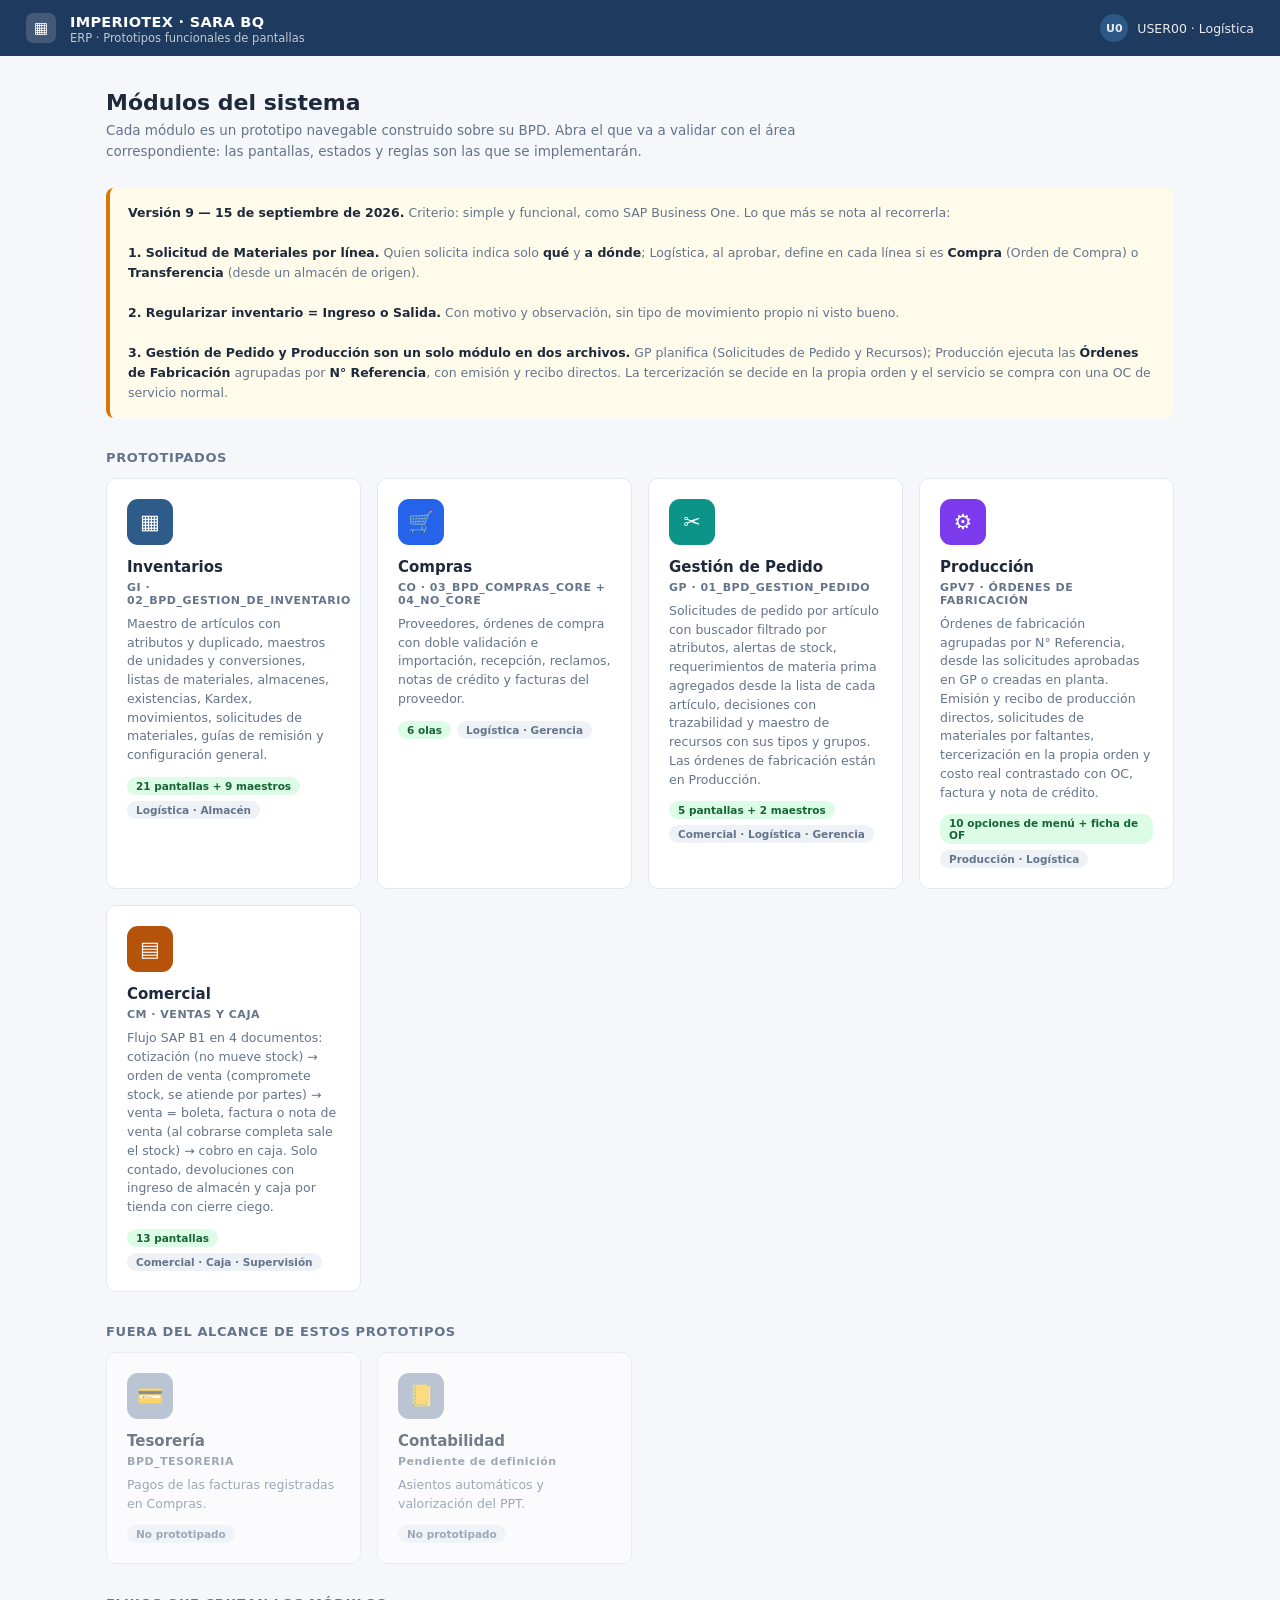
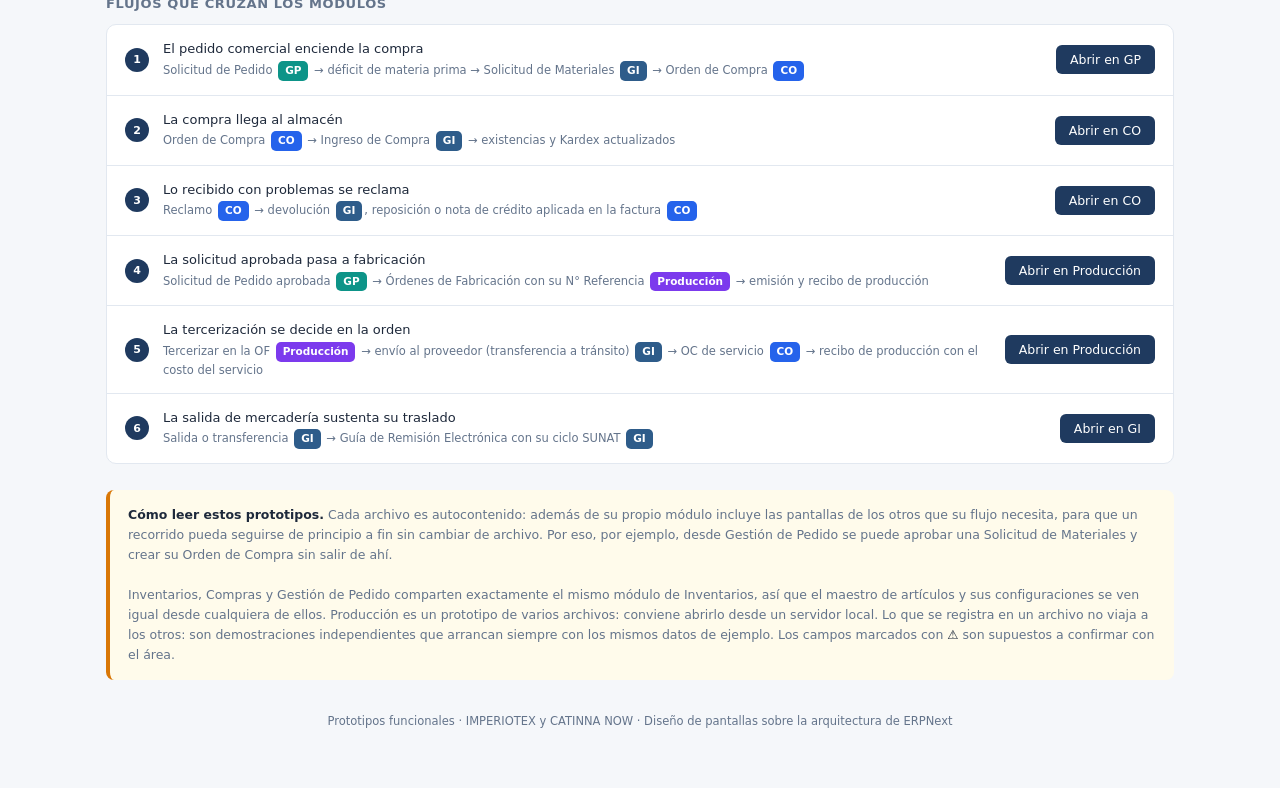
==== index.html @ 21a473ef "first commit Carpeta Raiz" ====
<!DOCTYPE html>
<html lang="es">
<head>
<meta charset="utf-8">
<meta name="viewport" content="width=device-width, initial-scale=1">
<title>IMPERIOTEX · SARA BQ — ERP (Prototipos)</title>
<style>
:root{
  --primario:#1F3A5F; --primario-claro:#2E5C8A; --fondo:#F5F7FA; --borde:#E2E8F0;
  --texto:#1E293B; --texto-sec:#64748B; --card:#FFFFFF;
  --gi:#2E5C8A; --co:#2563EB; --gp:#0D9488; --off:#94A3B8;
}
*{box-sizing:border-box;margin:0;padding:0}
body{font-family:"Segoe UI",system-ui,-apple-system,sans-serif;background:var(--fondo);color:var(--texto)}
.top{background:var(--primario);color:#fff;padding:0 26px;height:56px;display:flex;align-items:center;gap:14px}
.top .logo{width:30px;height:30px;border-radius:7px;background:rgba(255,255,255,.16);display:flex;align-items:center;justify-content:center;font-size:15px}
.top b{font-size:14.5px;letter-spacing:.3px}
.top .sub{font-size:11.5px;opacity:.72}
.top .spacer{flex:1}
.userchip{display:flex;align-items:center;gap:9px;font-size:12.5px;opacity:.9}
.avatar{width:28px;height:28px;border-radius:50%;background:var(--primario-claro);display:flex;align-items:center;justify-content:center;font-size:11px;font-weight:600}
.wrap{max-width:1120px;margin:0 auto;padding:34px 26px 60px}
h1{font-size:22px;font-weight:600;margin-bottom:5px}
.lead{font-size:13.5px;color:var(--texto-sec);margin-bottom:26px;max-width:760px;line-height:1.55}
h2{font-size:13px;font-weight:600;color:var(--texto-sec);text-transform:uppercase;letter-spacing:.6px;margin:32px 0 13px}
.grid{display:grid;grid-template-columns:repeat(auto-fill,minmax(250px,1fr));gap:16px}
.tile{background:var(--card);border:1px solid var(--borde);border-radius:10px;padding:20px;text-decoration:none;color:inherit;display:block;transition:.15s}
.tile:hover{border-color:var(--primario-claro);box-shadow:0 4px 14px rgba(31,58,95,.10);transform:translateY(-2px)}
.ic{width:46px;height:46px;border-radius:11px;display:flex;align-items:center;justify-content:center;font-size:21px;color:#fff;margin-bottom:13px}
.tile h3{font-size:15px;font-weight:600;margin-bottom:5px}
.tile .code{font-size:11px;color:var(--texto-sec);font-weight:600;letter-spacing:.5px}
.tile p{font-size:12.5px;color:var(--texto-sec);line-height:1.5;margin:8px 0 12px}
.meta{display:flex;flex-wrap:wrap;gap:6px}
.pill{font-size:10.5px;background:#EEF2F7;color:var(--texto-sec);border-radius:11px;padding:3px 9px;font-weight:600}
.pill.ok{background:#DCFCE7;color:#166534}
.tile.off{opacity:.6;cursor:default;pointer-events:none}
.tile.off .ic{background:var(--off)}
.flow{background:var(--card);border:1px solid var(--borde);border-radius:10px;overflow:hidden}
.frow{display:flex;align-items:center;gap:14px;padding:14px 18px;border-bottom:1px solid var(--borde);font-size:13px}
.frow:last-child{border-bottom:none}
.frow .n{width:24px;height:24px;border-radius:50%;background:var(--primario);color:#fff;display:flex;align-items:center;justify-content:center;font-size:11px;font-weight:700;flex:0 0 auto}
.frow .t{flex:1;line-height:1.5}
.frow .t small{display:block;color:var(--texto-sec);font-size:11.5px;margin-top:2px}
.chip{display:inline-block;font-size:10.5px;font-weight:700;border-radius:5px;padding:2px 7px;color:#fff;margin:0 2px}
.c-gi{background:var(--gi)} .c-co{background:var(--co)} .c-gp{background:var(--gp)} .c-pr{background:#7C3AED}
.btn{background:var(--primario);color:#fff;border:none;border-radius:6px;padding:7px 14px;font-size:12.5px;font-family:inherit;cursor:pointer;text-decoration:none;display:inline-block;flex:0 0 auto}
.btn:hover{background:var(--primario-claro)}
.nota{margin-top:26px;background:#FFFBEB;border-left:4px solid #D97706;border-radius:8px;padding:15px 18px;font-size:12.5px;color:var(--texto-sec);line-height:1.6}
.nota b{color:var(--texto)}
footer{margin-top:34px;font-size:11.5px;color:var(--texto-sec);text-align:center}
</style>
</head>
<body>

<div class="top">
  <div class="logo">▦</div>
  <div><b>IMPERIOTEX · SARA BQ</b><div class="sub">ERP · Prototipos funcionales de pantallas</div></div>
  <div class="spacer"></div>
  <div class="userchip"><div class="avatar">U0</div><span>USER00 · Logística</span></div>
</div>

<div class="wrap">
  <h1>Módulos del sistema</h1>
  <p class="lead">Cada módulo es un prototipo navegable construido sobre su BPD. Abra el que va a validar con el área correspondiente: las pantallas, estados y reglas son las que se implementarán.</p>
  <div class="nota" style="margin:0 0 26px">
    <b>Versión 9 — 15 de septiembre de 2026.</b> Criterio: simple y funcional, como SAP Business One. Lo que más se nota al recorrerla:
    <br><br>
    <b>1. Solicitud de Materiales por línea.</b> Quien solicita indica solo <b>qué</b> y <b>a dónde</b>; Logística, al aprobar, define en cada línea si es <b>Compra</b> (Orden de Compra) o <b>Transferencia</b> (desde un almacén de origen).
    <br><br>
    <b>2. Regularizar inventario = Ingreso o Salida.</b> Con motivo y observación, sin tipo de movimiento propio ni visto bueno.
    <br><br>
    <b>3. Gestión de Pedido y Producción son un solo módulo en dos archivos.</b> GP planifica (Solicitudes de Pedido y Recursos); Producción ejecuta las <b>Órdenes de Fabricación</b> agrupadas por <b>N° Referencia</b>, con emisión y recibo directos. La tercerización se decide en la propia orden y el servicio se compra con una OC de servicio normal.
  </div>

  <h2>Prototipados</h2>
  <div class="grid">
    <a class="tile" href="Prototipo_GI.html">
      <div class="ic" style="background:var(--gi)">▦</div>
      <h3>Inventarios</h3>
      <div class="code">GI · 02_BPD_GESTION_DE_INVENTARIO</div>
      <p>Maestro de artículos con atributos y duplicado, maestros de unidades y conversiones, listas de materiales, almacenes, existencias, Kardex, movimientos, solicitudes de materiales, guías de remisión y configuración general.</p>
      <div class="meta"><span class="pill ok">21 pantallas + 9 maestros</span><span class="pill">Logística · Almacén</span></div>
    </a>

    <a class="tile" href="Prototipo_CO.html">
      <div class="ic" style="background:var(--co)">🛒</div>
      <h3>Compras</h3>
      <div class="code">CO · 03_BPD_COMPRAS_CORE + 04_NO_CORE</div>
      <p>Proveedores, órdenes de compra con doble validación e importación, recepción, reclamos, notas de crédito y facturas del proveedor.</p>
      <div class="meta"><span class="pill ok">6 olas</span><span class="pill">Logística · Gerencia</span></div>
    </a>

    <a class="tile" href="Prototipo_GP.html">
      <div class="ic" style="background:var(--gp)">✂</div>
      <h3>Gestión de Pedido</h3>
      <div class="code">GP · 01_BPD_GESTION_PEDIDO</div>
      <p>Solicitudes de pedido por artículo con buscador filtrado por atributos, alertas de stock, requerimientos de materia prima agregados desde la lista de cada artículo, decisiones con trazabilidad y maestro de recursos con sus tipos y grupos. Las órdenes de fabricación están en Producción.</p>
      <div class="meta"><span class="pill ok">5 pantallas + 2 maestros</span><span class="pill">Comercial · Logística · Gerencia</span></div>
    </a>

    <a class="tile" href="GPV7/index.html">
      <div class="ic" style="background:#7C3AED">⚙</div>
      <h3>Producción</h3>
      <div class="code">GPV7 · ÓRDENES DE FABRICACIÓN</div>
      <p>Órdenes de fabricación agrupadas por N° Referencia, desde las solicitudes aprobadas en GP o creadas en planta. Emisión y recibo de producción directos, solicitudes de materiales por faltantes, tercerización en la propia orden y costo real contrastado con OC, factura y nota de crédito.</p>
      <div class="meta"><span class="pill ok">10 opciones de menú + ficha de OF</span><span class="pill">Producción · Logística</span></div>
    </a>

    <a class="tile" href="COMERCIAL/index.html">
      <div class="ic" style="background:#B45309">▤</div>
      <h3>Comercial</h3>
      <div class="code">CM · VENTAS Y CAJA</div>
      <p>Flujo SAP B1 en 4 documentos: cotización (no mueve stock) → orden de venta (compromete stock, se atiende por partes) → venta = boleta, factura o nota de venta (al cobrarse completa sale el stock) → cobro en caja. Solo contado, devoluciones con ingreso de almacén y caja por tienda con cierre ciego.</p>
      <div class="meta"><span class="pill ok">13 pantallas</span><span class="pill">Comercial · Caja · Supervisión</span></div>
    </a>
  </div>

  <h2>Fuera del alcance de estos prototipos</h2>
  <div class="grid">
    <div class="tile off"><div class="ic">💳</div><h3>Tesorería</h3><div class="code">BPD_TESORERIA</div><p>Pagos de las facturas registradas en Compras.</p><div class="meta"><span class="pill">No prototipado</span></div></div>
    <div class="tile off"><div class="ic">📒</div><h3>Contabilidad</h3><div class="code">Pendiente de definición</div><p>Asientos automáticos y valorización del PPT.</p><div class="meta"><span class="pill">No prototipado</span></div></div>
  </div>

  <h2>Flujos que cruzan los módulos</h2>
  <div class="flow">
    <div class="frow"><div class="n">1</div>
      <div class="t">El pedido comercial enciende la compra
        <small>Solicitud de Pedido <span class="chip c-gp">GP</span> → déficit de materia prima → Solicitud de Materiales <span class="chip c-gi">GI</span> → Orden de Compra <span class="chip c-co">CO</span></small></div>
      <a class="btn" href="Prototipo_GP.html#gp01">Abrir en GP</a></div>

    <div class="frow"><div class="n">2</div>
      <div class="t">La compra llega al almacén
        <small>Orden de Compra <span class="chip c-co">CO</span> → Ingreso de Compra <span class="chip c-gi">GI</span> → existencias y Kardex actualizados</small></div>
      <a class="btn" href="Prototipo_CO.html#co06">Abrir en CO</a></div>

    <div class="frow"><div class="n">3</div>
      <div class="t">Lo recibido con problemas se reclama
        <small>Reclamo <span class="chip c-co">CO</span> → devolución <span class="chip c-gi">GI</span>, reposición o nota de crédito aplicada en la factura <span class="chip c-co">CO</span></small></div>
      <a class="btn" href="Prototipo_CO.html#co11">Abrir en CO</a></div>

    <div class="frow"><div class="n">4</div>
      <div class="t">La solicitud aprobada pasa a fabricación
        <small>Solicitud de Pedido aprobada <span class="chip c-gp">GP</span> → Órdenes de Fabricación con su N° Referencia <span class="chip c-pr">Producción</span> → emisión y recibo de producción</small></div>
      <a class="btn" href="GPV7/index.html#pr03">Abrir en Producción</a></div>

    <div class="frow"><div class="n">5</div>
      <div class="t">La tercerización se decide en la orden
        <small>Tercerizar en la OF <span class="chip c-pr">Producción</span> → envío al proveedor (transferencia a tránsito) <span class="chip c-gi">GI</span> → OC de servicio <span class="chip c-co">CO</span> → recibo de producción con el costo del servicio</small></div>
      <a class="btn" href="GPV7/index.html#pr01">Abrir en Producción</a></div>

    <div class="frow"><div class="n">6</div>
      <div class="t">La salida de mercadería sustenta su traslado
        <small>Salida o transferencia <span class="chip c-gi">GI</span> → Guía de Remisión Electrónica con su ciclo SUNAT <span class="chip c-gi">GI</span></small></div>
      <a class="btn" href="Prototipo_GI.html#gi14">Abrir en GI</a></div>
  </div>

  <div class="nota">
    <b>Cómo leer estos prototipos.</b> Cada archivo es autocontenido: además de su propio módulo incluye las pantallas de los otros que su flujo necesita, para que un recorrido pueda seguirse de principio a fin sin cambiar de archivo. Por eso, por ejemplo, desde Gestión de Pedido se puede aprobar una Solicitud de Materiales y crear su Orden de Compra sin salir de ahí.
    <br><br>Inventarios, Compras y Gestión de Pedido comparten exactamente el mismo módulo de Inventarios, así que el maestro de artículos y sus configuraciones se ven igual desde cualquiera de ellos. Producción es un prototipo de varios archivos: conviene abrirlo desde un servidor local. Lo que se registra en un archivo no viaja a los otros: son demostraciones independientes que arrancan siempre con los mismos datos de ejemplo. Los campos marcados con <b>⚠</b> son supuestos a confirmar con el área.
  </div>

  <footer>Prototipos funcionales · IMPERIOTEX y CATINNA NOW · Diseño de pantallas sobre la arquitectura de ERPNext</footer>
</div>

</body>
</html>
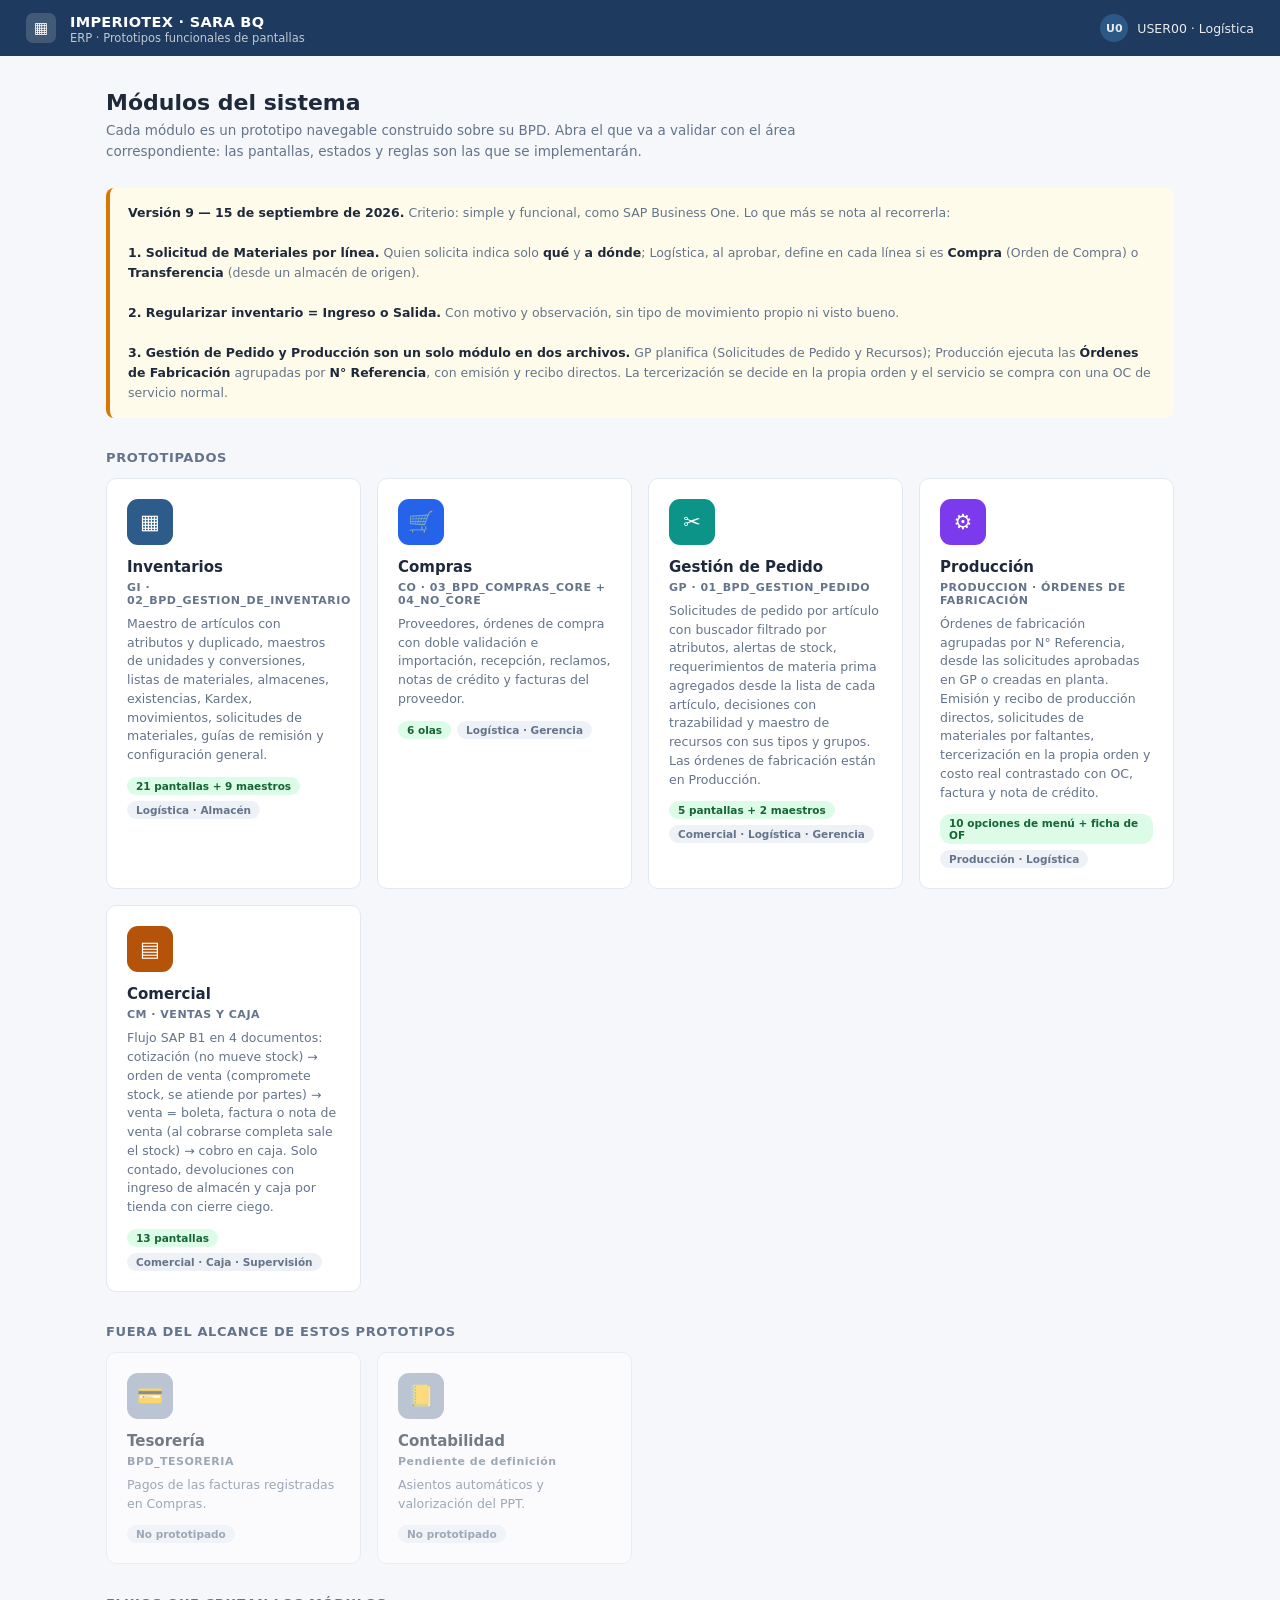
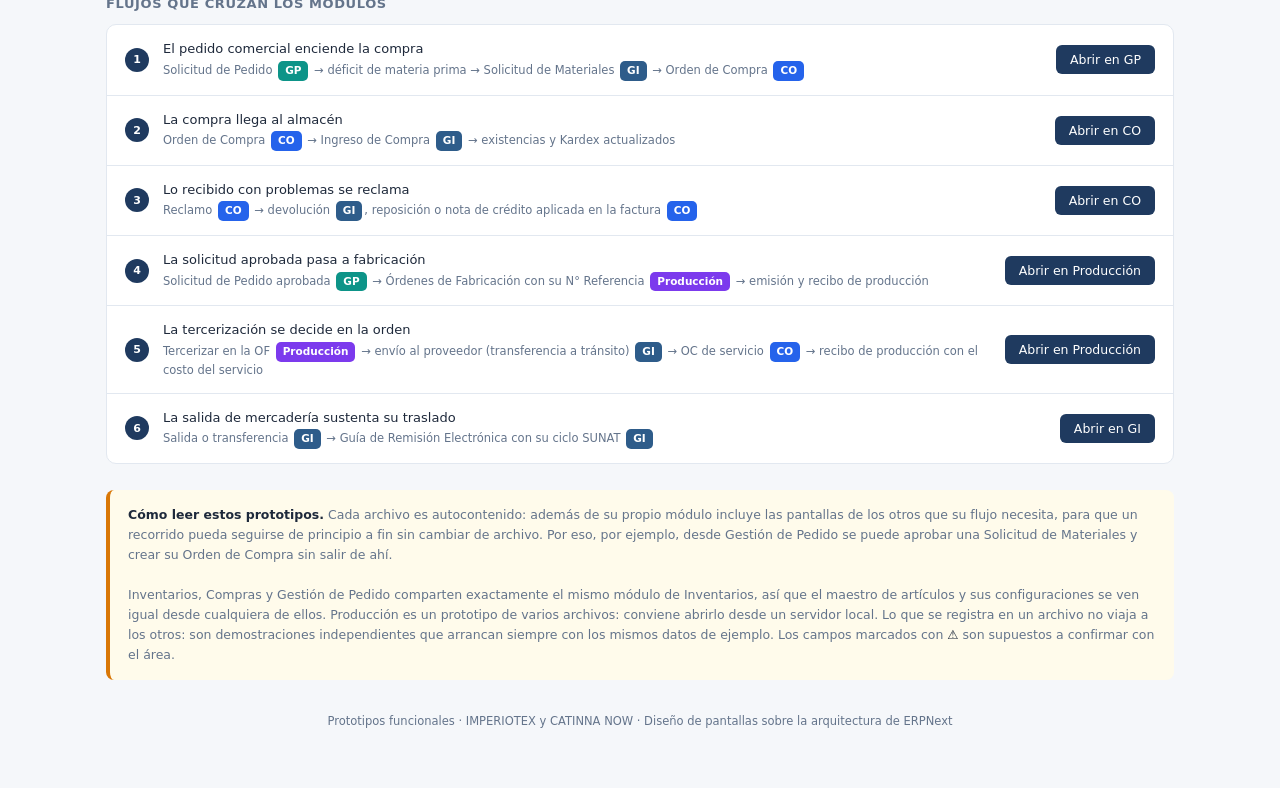
==== commit 80e83d7e: "feat: Documentacion y Prototipos" ====
--- a/index.html
+++ b/index.html
@@ -98,10 +98,10 @@
       <div class="meta"><span class="pill ok">5 pantallas + 2 maestros</span><span class="pill">Comercial · Logística · Gerencia</span></div>
     </a>
 
-    <a class="tile" href="GPV7/index.html">
+    <a class="tile" href="PRODUCCION/index.html">
       <div class="ic" style="background:#7C3AED">⚙</div>
       <h3>Producción</h3>
-      <div class="code">GPV7 · ÓRDENES DE FABRICACIÓN</div>
+      <div class="code">PRODUCCION · ÓRDENES DE FABRICACIÓN</div>
       <p>Órdenes de fabricación agrupadas por N° Referencia, desde las solicitudes aprobadas en GP o creadas en planta. Emisión y recibo de producción directos, solicitudes de materiales por faltantes, tercerización en la propia orden y costo real contrastado con OC, factura y nota de crédito.</p>
       <div class="meta"><span class="pill ok">10 opciones de menú + ficha de OF</span><span class="pill">Producción · Logística</span></div>
     </a>
@@ -141,12 +141,12 @@
     <div class="frow"><div class="n">4</div>
       <div class="t">La solicitud aprobada pasa a fabricación
         <small>Solicitud de Pedido aprobada <span class="chip c-gp">GP</span> → Órdenes de Fabricación con su N° Referencia <span class="chip c-pr">Producción</span> → emisión y recibo de producción</small></div>
-      <a class="btn" href="GPV7/index.html#pr03">Abrir en Producción</a></div>
+      <a class="btn" href="PRODUCCION/index.html#pr03">Abrir en Producción</a></div>
 
     <div class="frow"><div class="n">5</div>
       <div class="t">La tercerización se decide en la orden
         <small>Tercerizar en la OF <span class="chip c-pr">Producción</span> → envío al proveedor (transferencia a tránsito) <span class="chip c-gi">GI</span> → OC de servicio <span class="chip c-co">CO</span> → recibo de producción con el costo del servicio</small></div>
-      <a class="btn" href="GPV7/index.html#pr01">Abrir en Producción</a></div>
+      <a class="btn" href="PRODUCCION/index.html#pr01">Abrir en Producción</a></div>
 
     <div class="frow"><div class="n">6</div>
       <div class="t">La salida de mercadería sustenta su traslado
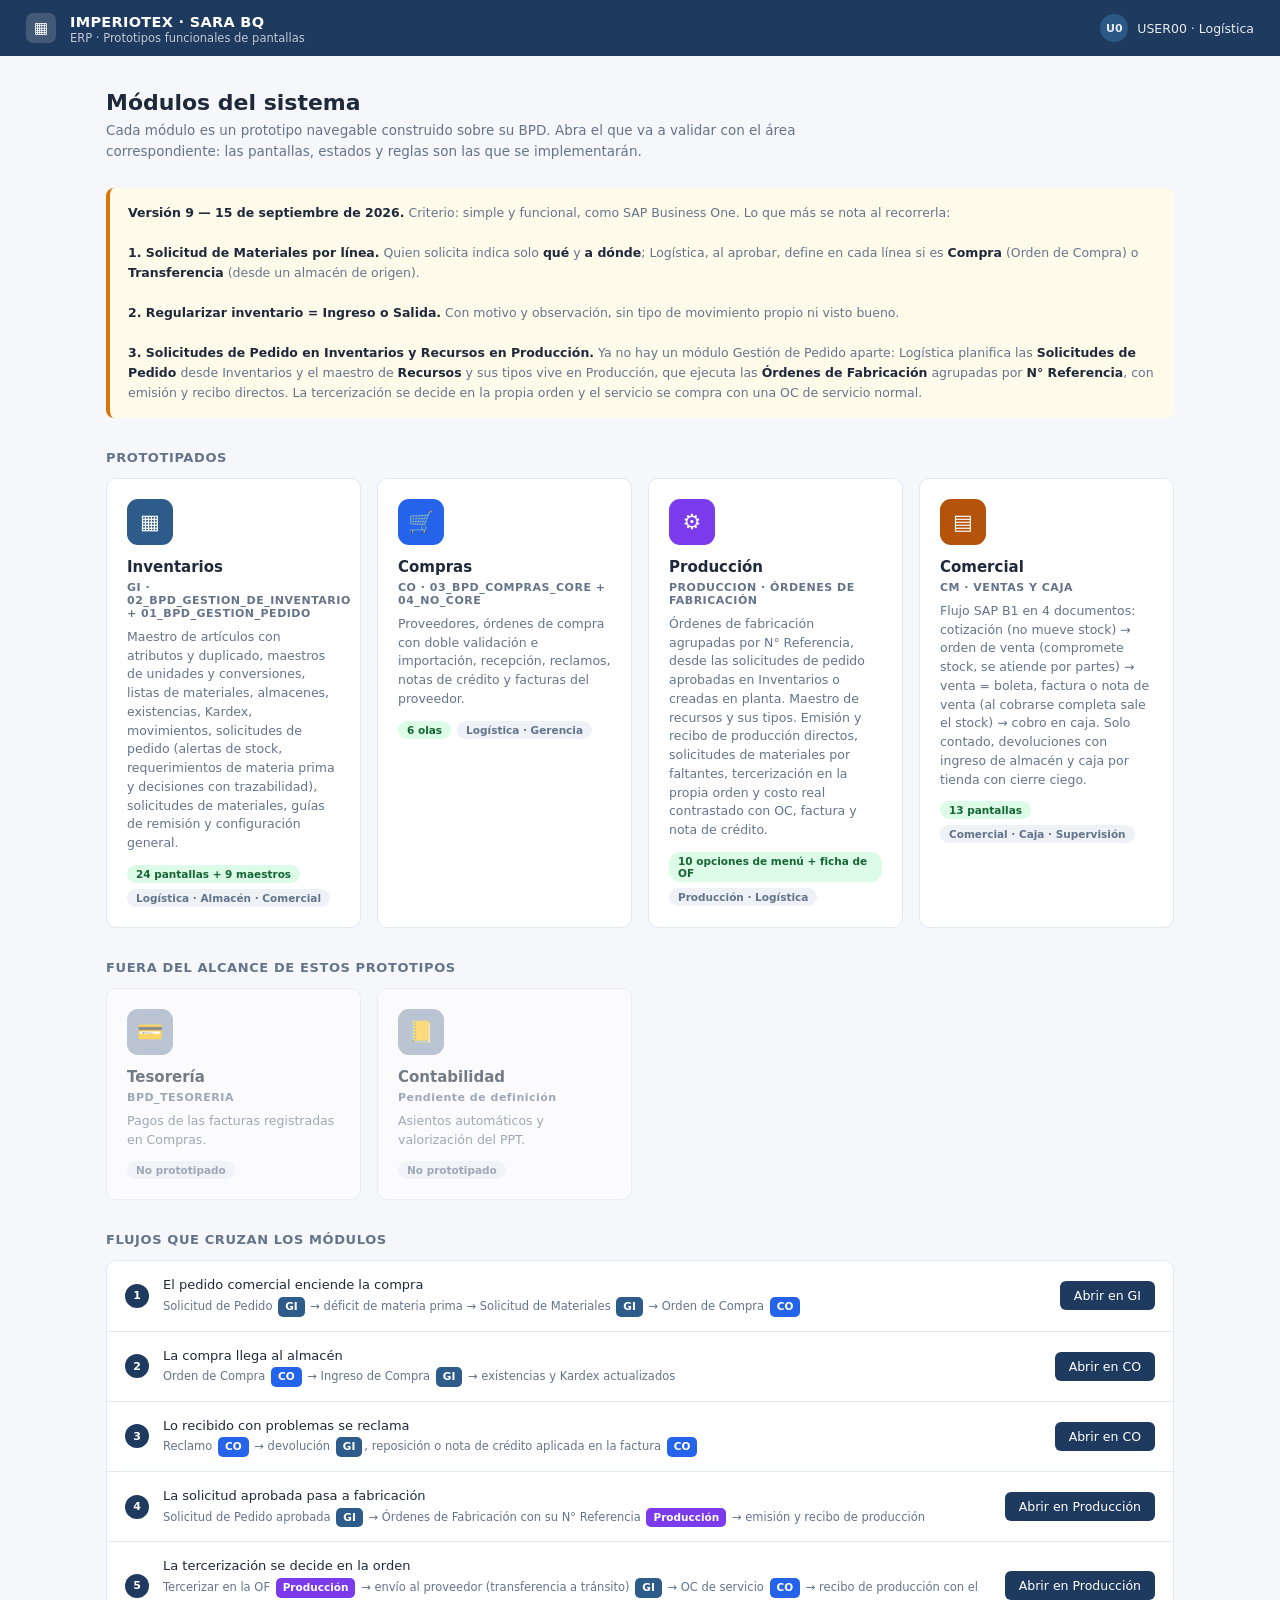
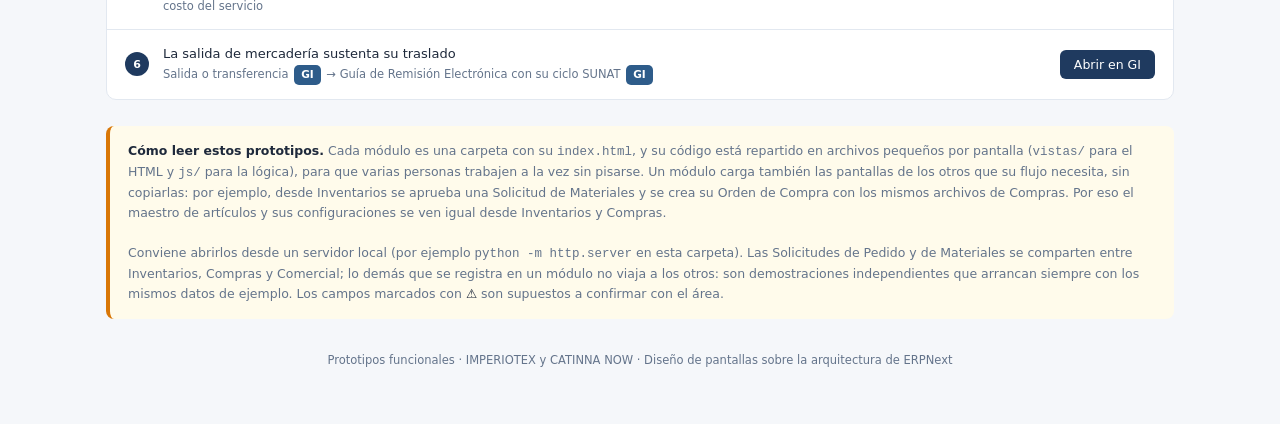
==== commit a293f924: "refactor: módulos en carpetas; GP se integra a Inventarios y Recursos a Producción - Inventarios y C" ====
--- a/index.html
+++ b/index.html
@@ -69,20 +69,20 @@
     <br><br>
     <b>2. Regularizar inventario = Ingreso o Salida.</b> Con motivo y observación, sin tipo de movimiento propio ni visto bueno.
     <br><br>
-    <b>3. Gestión de Pedido y Producción son un solo módulo en dos archivos.</b> GP planifica (Solicitudes de Pedido y Recursos); Producción ejecuta las <b>Órdenes de Fabricación</b> agrupadas por <b>N° Referencia</b>, con emisión y recibo directos. La tercerización se decide en la propia orden y el servicio se compra con una OC de servicio normal.
+    <b>3. Solicitudes de Pedido en Inventarios y Recursos en Producción.</b> Ya no hay un módulo Gestión de Pedido aparte: Logística planifica las <b>Solicitudes de Pedido</b> desde Inventarios y el maestro de <b>Recursos</b> y sus tipos vive en Producción, que ejecuta las <b>Órdenes de Fabricación</b> agrupadas por <b>N° Referencia</b>, con emisión y recibo directos. La tercerización se decide en la propia orden y el servicio se compra con una OC de servicio normal.
   </div>
 
   <h2>Prototipados</h2>
   <div class="grid">
-    <a class="tile" href="Prototipo_GI.html">
+    <a class="tile" href="INVENTARIOS/index.html">
       <div class="ic" style="background:var(--gi)">▦</div>
       <h3>Inventarios</h3>
-      <div class="code">GI · 02_BPD_GESTION_DE_INVENTARIO</div>
-      <p>Maestro de artículos con atributos y duplicado, maestros de unidades y conversiones, listas de materiales, almacenes, existencias, Kardex, movimientos, solicitudes de materiales, guías de remisión y configuración general.</p>
-      <div class="meta"><span class="pill ok">21 pantallas + 9 maestros</span><span class="pill">Logística · Almacén</span></div>
+      <div class="code">GI · 02_BPD_GESTION_DE_INVENTARIO + 01_BPD_GESTION_PEDIDO</div>
+      <p>Maestro de artículos con atributos y duplicado, maestros de unidades y conversiones, listas de materiales, almacenes, existencias, Kardex, movimientos, solicitudes de pedido (alertas de stock, requerimientos de materia prima y decisiones con trazabilidad), solicitudes de materiales, guías de remisión y configuración general.</p>
+      <div class="meta"><span class="pill ok">24 pantallas + 9 maestros</span><span class="pill">Logística · Almacén · Comercial</span></div>
     </a>
 
-    <a class="tile" href="Prototipo_CO.html">
+    <a class="tile" href="COMPRAS/index.html">
       <div class="ic" style="background:var(--co)">🛒</div>
       <h3>Compras</h3>
       <div class="code">CO · 03_BPD_COMPRAS_CORE + 04_NO_CORE</div>
@@ -90,19 +90,11 @@
       <div class="meta"><span class="pill ok">6 olas</span><span class="pill">Logística · Gerencia</span></div>
     </a>
 
-    <a class="tile" href="Prototipo_GP.html">
-      <div class="ic" style="background:var(--gp)">✂</div>
-      <h3>Gestión de Pedido</h3>
-      <div class="code">GP · 01_BPD_GESTION_PEDIDO</div>
-      <p>Solicitudes de pedido por artículo con buscador filtrado por atributos, alertas de stock, requerimientos de materia prima agregados desde la lista de cada artículo, decisiones con trazabilidad y maestro de recursos con sus tipos y grupos. Las órdenes de fabricación están en Producción.</p>
-      <div class="meta"><span class="pill ok">5 pantallas + 2 maestros</span><span class="pill">Comercial · Logística · Gerencia</span></div>
-    </a>
-
     <a class="tile" href="PRODUCCION/index.html">
       <div class="ic" style="background:#7C3AED">⚙</div>
       <h3>Producción</h3>
       <div class="code">PRODUCCION · ÓRDENES DE FABRICACIÓN</div>
-      <p>Órdenes de fabricación agrupadas por N° Referencia, desde las solicitudes aprobadas en GP o creadas en planta. Emisión y recibo de producción directos, solicitudes de materiales por faltantes, tercerización en la propia orden y costo real contrastado con OC, factura y nota de crédito.</p>
+      <p>Órdenes de fabricación agrupadas por N° Referencia, desde las solicitudes de pedido aprobadas en Inventarios o creadas en planta. Maestro de recursos y sus tipos. Emisión y recibo de producción directos, solicitudes de materiales por faltantes, tercerización en la propia orden y costo real contrastado con OC, factura y nota de crédito.</p>
       <div class="meta"><span class="pill ok">10 opciones de menú + ficha de OF</span><span class="pill">Producción · Logística</span></div>
     </a>
 
@@ -125,22 +117,22 @@
   <div class="flow">
     <div class="frow"><div class="n">1</div>
       <div class="t">El pedido comercial enciende la compra
-        <small>Solicitud de Pedido <span class="chip c-gp">GP</span> → déficit de materia prima → Solicitud de Materiales <span class="chip c-gi">GI</span> → Orden de Compra <span class="chip c-co">CO</span></small></div>
-      <a class="btn" href="Prototipo_GP.html#gp01">Abrir en GP</a></div>
+        <small>Solicitud de Pedido <span class="chip c-gi">GI</span> → déficit de materia prima → Solicitud de Materiales <span class="chip c-gi">GI</span> → Orden de Compra <span class="chip c-co">CO</span></small></div>
+      <a class="btn" href="INVENTARIOS/index.html#gp01">Abrir en GI</a></div>
 
     <div class="frow"><div class="n">2</div>
       <div class="t">La compra llega al almacén
         <small>Orden de Compra <span class="chip c-co">CO</span> → Ingreso de Compra <span class="chip c-gi">GI</span> → existencias y Kardex actualizados</small></div>
-      <a class="btn" href="Prototipo_CO.html#co06">Abrir en CO</a></div>
+      <a class="btn" href="COMPRAS/index.html#co06">Abrir en CO</a></div>
 
     <div class="frow"><div class="n">3</div>
       <div class="t">Lo recibido con problemas se reclama
         <small>Reclamo <span class="chip c-co">CO</span> → devolución <span class="chip c-gi">GI</span>, reposición o nota de crédito aplicada en la factura <span class="chip c-co">CO</span></small></div>
-      <a class="btn" href="Prototipo_CO.html#co11">Abrir en CO</a></div>
+      <a class="btn" href="COMPRAS/index.html#co11">Abrir en CO</a></div>
 
     <div class="frow"><div class="n">4</div>
       <div class="t">La solicitud aprobada pasa a fabricación
-        <small>Solicitud de Pedido aprobada <span class="chip c-gp">GP</span> → Órdenes de Fabricación con su N° Referencia <span class="chip c-pr">Producción</span> → emisión y recibo de producción</small></div>
+        <small>Solicitud de Pedido aprobada <span class="chip c-gi">GI</span> → Órdenes de Fabricación con su N° Referencia <span class="chip c-pr">Producción</span> → emisión y recibo de producción</small></div>
       <a class="btn" href="PRODUCCION/index.html#pr03">Abrir en Producción</a></div>
 
     <div class="frow"><div class="n">5</div>
@@ -151,12 +143,12 @@
     <div class="frow"><div class="n">6</div>
       <div class="t">La salida de mercadería sustenta su traslado
         <small>Salida o transferencia <span class="chip c-gi">GI</span> → Guía de Remisión Electrónica con su ciclo SUNAT <span class="chip c-gi">GI</span></small></div>
-      <a class="btn" href="Prototipo_GI.html#gi14">Abrir en GI</a></div>
+      <a class="btn" href="INVENTARIOS/index.html#gi14">Abrir en GI</a></div>
   </div>
 
   <div class="nota">
-    <b>Cómo leer estos prototipos.</b> Cada archivo es autocontenido: además de su propio módulo incluye las pantallas de los otros que su flujo necesita, para que un recorrido pueda seguirse de principio a fin sin cambiar de archivo. Por eso, por ejemplo, desde Gestión de Pedido se puede aprobar una Solicitud de Materiales y crear su Orden de Compra sin salir de ahí.
-    <br><br>Inventarios, Compras y Gestión de Pedido comparten exactamente el mismo módulo de Inventarios, así que el maestro de artículos y sus configuraciones se ven igual desde cualquiera de ellos. Producción es un prototipo de varios archivos: conviene abrirlo desde un servidor local. Lo que se registra en un archivo no viaja a los otros: son demostraciones independientes que arrancan siempre con los mismos datos de ejemplo. Los campos marcados con <b>⚠</b> son supuestos a confirmar con el área.
+    <b>Cómo leer estos prototipos.</b> Cada módulo es una carpeta con su <code>index.html</code>, y su código está repartido en archivos pequeños por pantalla (<code>vistas/</code> para el HTML y <code>js/</code> para la lógica), para que varias personas trabajen a la vez sin pisarse. Un módulo carga también las pantallas de los otros que su flujo necesita, sin copiarlas: por ejemplo, desde Inventarios se aprueba una Solicitud de Materiales y se crea su Orden de Compra con los mismos archivos de Compras. Por eso el maestro de artículos y sus configuraciones se ven igual desde Inventarios y Compras.
+    <br><br>Conviene abrirlos desde un servidor local (por ejemplo <code>python -m http.server</code> en esta carpeta). Las Solicitudes de Pedido y de Materiales se comparten entre Inventarios, Compras y Comercial; lo demás que se registra en un módulo no viaja a los otros: son demostraciones independientes que arrancan siempre con los mismos datos de ejemplo. Los campos marcados con <b>⚠</b> son supuestos a confirmar con el área.
   </div>
 
   <footer>Prototipos funcionales · IMPERIOTEX y CATINNA NOW · Diseño de pantallas sobre la arquitectura de ERPNext</footer>
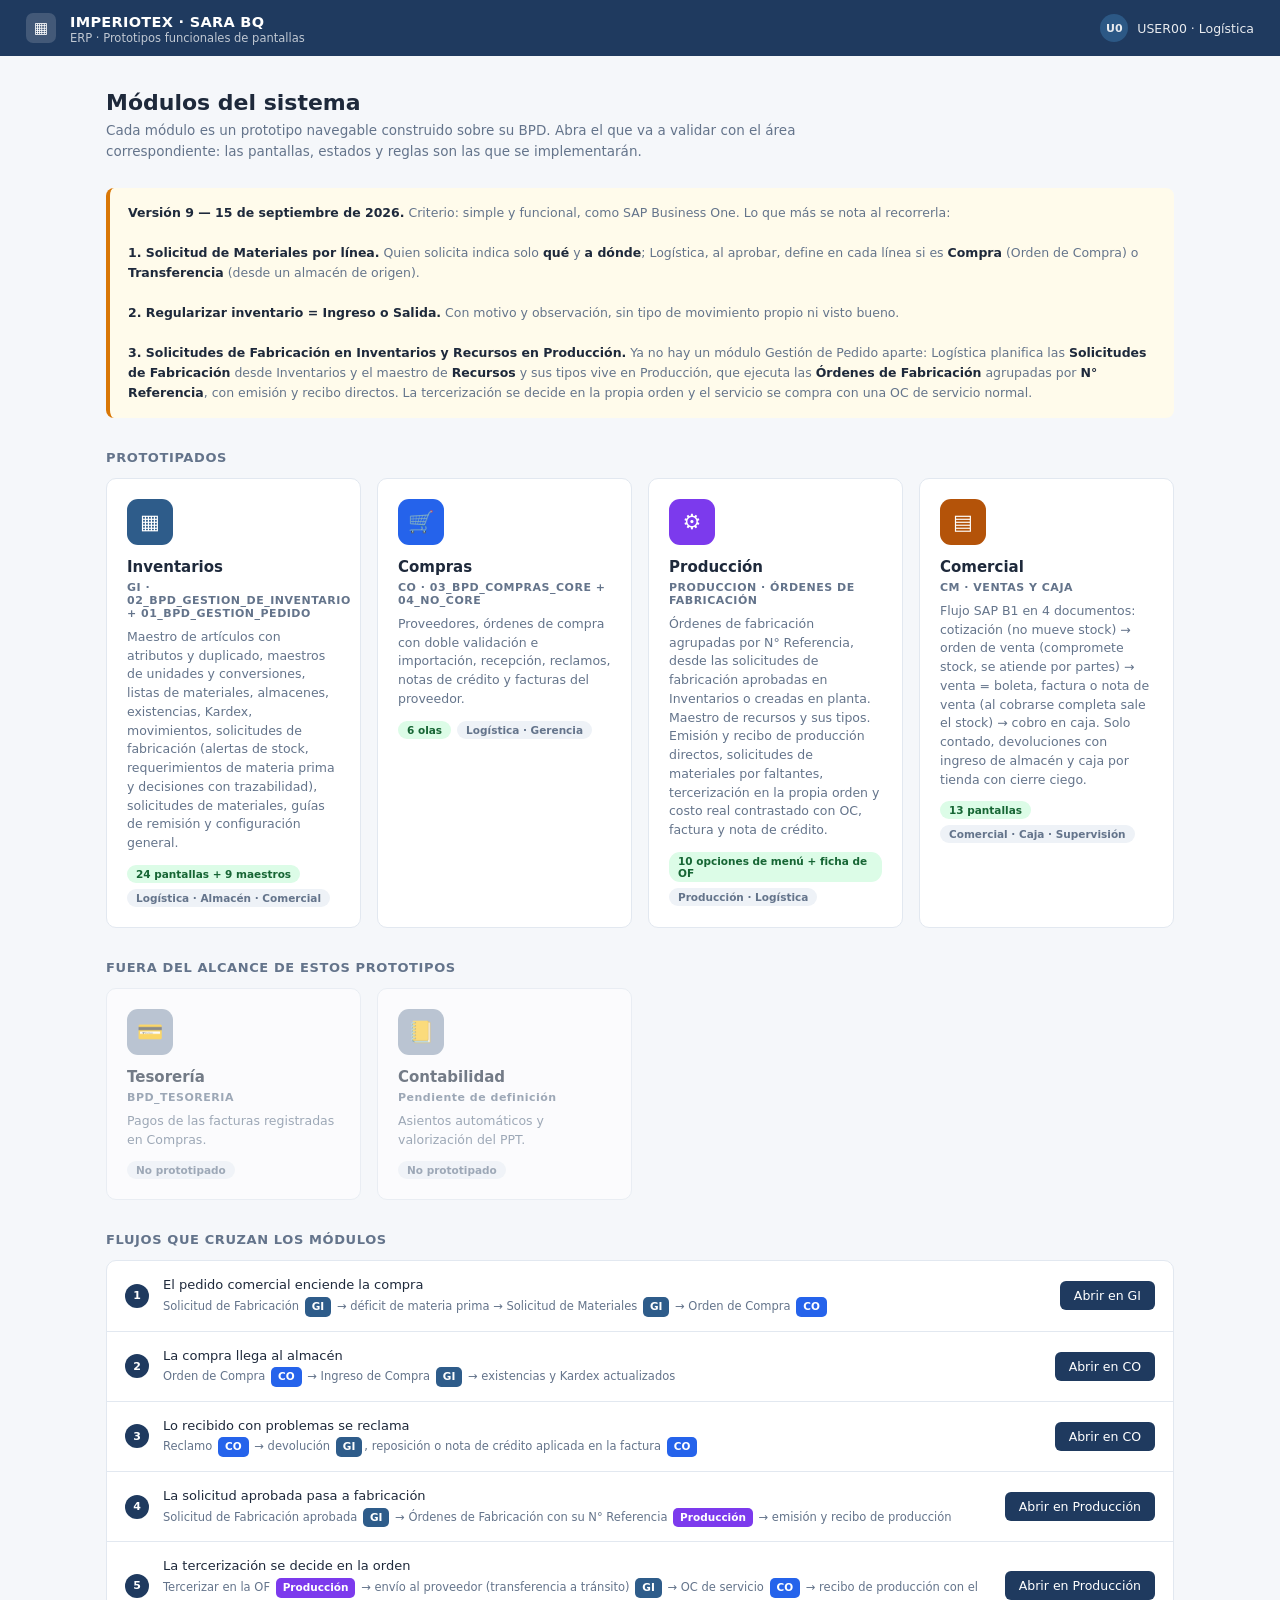
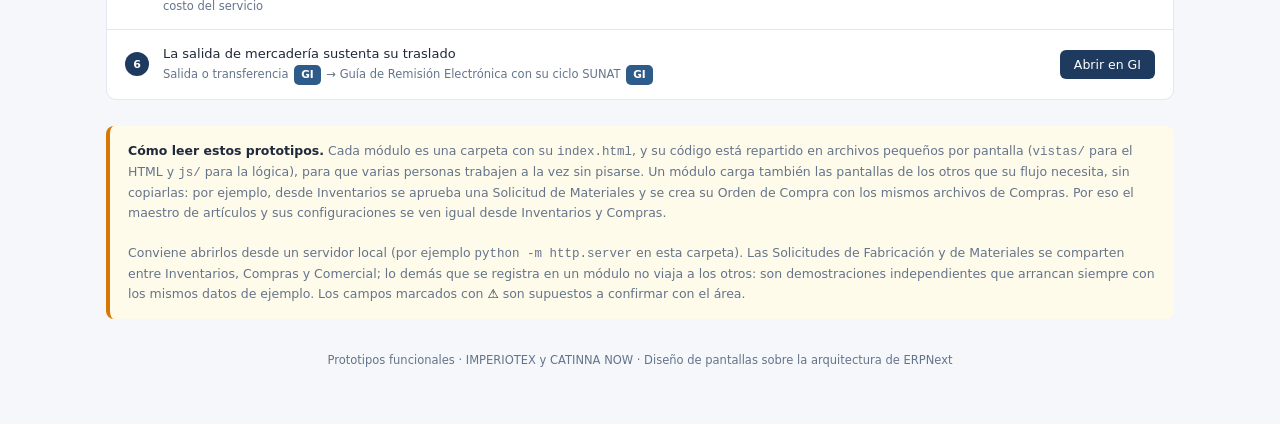
==== commit 4525ae63: "feat: Solicitudes de Fabricación compartidas y mejoras de Producción - Solicitud de Pedido pasa a So" ====
--- a/index.html
+++ b/index.html
@@ -69,7 +69,7 @@
     <br><br>
     <b>2. Regularizar inventario = Ingreso o Salida.</b> Con motivo y observación, sin tipo de movimiento propio ni visto bueno.
     <br><br>
-    <b>3. Solicitudes de Pedido en Inventarios y Recursos en Producción.</b> Ya no hay un módulo Gestión de Pedido aparte: Logística planifica las <b>Solicitudes de Pedido</b> desde Inventarios y el maestro de <b>Recursos</b> y sus tipos vive en Producción, que ejecuta las <b>Órdenes de Fabricación</b> agrupadas por <b>N° Referencia</b>, con emisión y recibo directos. La tercerización se decide en la propia orden y el servicio se compra con una OC de servicio normal.
+    <b>3. Solicitudes de Fabricación en Inventarios y Recursos en Producción.</b> Ya no hay un módulo Gestión de Pedido aparte: Logística planifica las <b>Solicitudes de Fabricación</b> desde Inventarios y el maestro de <b>Recursos</b> y sus tipos vive en Producción, que ejecuta las <b>Órdenes de Fabricación</b> agrupadas por <b>N° Referencia</b>, con emisión y recibo directos. La tercerización se decide en la propia orden y el servicio se compra con una OC de servicio normal.
   </div>
 
   <h2>Prototipados</h2>
@@ -78,7 +78,7 @@
       <div class="ic" style="background:var(--gi)">▦</div>
       <h3>Inventarios</h3>
       <div class="code">GI · 02_BPD_GESTION_DE_INVENTARIO + 01_BPD_GESTION_PEDIDO</div>
-      <p>Maestro de artículos con atributos y duplicado, maestros de unidades y conversiones, listas de materiales, almacenes, existencias, Kardex, movimientos, solicitudes de pedido (alertas de stock, requerimientos de materia prima y decisiones con trazabilidad), solicitudes de materiales, guías de remisión y configuración general.</p>
+      <p>Maestro de artículos con atributos y duplicado, maestros de unidades y conversiones, listas de materiales, almacenes, existencias, Kardex, movimientos, solicitudes de fabricación (alertas de stock, requerimientos de materia prima y decisiones con trazabilidad), solicitudes de materiales, guías de remisión y configuración general.</p>
       <div class="meta"><span class="pill ok">24 pantallas + 9 maestros</span><span class="pill">Logística · Almacén · Comercial</span></div>
     </a>
 
@@ -94,7 +94,7 @@
       <div class="ic" style="background:#7C3AED">⚙</div>
       <h3>Producción</h3>
       <div class="code">PRODUCCION · ÓRDENES DE FABRICACIÓN</div>
-      <p>Órdenes de fabricación agrupadas por N° Referencia, desde las solicitudes de pedido aprobadas en Inventarios o creadas en planta. Maestro de recursos y sus tipos. Emisión y recibo de producción directos, solicitudes de materiales por faltantes, tercerización en la propia orden y costo real contrastado con OC, factura y nota de crédito.</p>
+      <p>Órdenes de fabricación agrupadas por N° Referencia, desde las solicitudes de fabricación aprobadas en Inventarios o creadas en planta. Maestro de recursos y sus tipos. Emisión y recibo de producción directos, solicitudes de materiales por faltantes, tercerización en la propia orden y costo real contrastado con OC, factura y nota de crédito.</p>
       <div class="meta"><span class="pill ok">10 opciones de menú + ficha de OF</span><span class="pill">Producción · Logística</span></div>
     </a>
 
@@ -117,8 +117,8 @@
   <div class="flow">
     <div class="frow"><div class="n">1</div>
       <div class="t">El pedido comercial enciende la compra
-        <small>Solicitud de Pedido <span class="chip c-gi">GI</span> → déficit de materia prima → Solicitud de Materiales <span class="chip c-gi">GI</span> → Orden de Compra <span class="chip c-co">CO</span></small></div>
-      <a class="btn" href="INVENTARIOS/index.html#gp01">Abrir en GI</a></div>
+        <small>Solicitud de Fabricación <span class="chip c-gi">GI</span> → déficit de materia prima → Solicitud de Materiales <span class="chip c-gi">GI</span> → Orden de Compra <span class="chip c-co">CO</span></small></div>
+      <a class="btn" href="INVENTARIOS/index.html#gi21">Abrir en GI</a></div>
 
     <div class="frow"><div class="n">2</div>
       <div class="t">La compra llega al almacén
@@ -132,7 +132,7 @@
 
     <div class="frow"><div class="n">4</div>
       <div class="t">La solicitud aprobada pasa a fabricación
-        <small>Solicitud de Pedido aprobada <span class="chip c-gi">GI</span> → Órdenes de Fabricación con su N° Referencia <span class="chip c-pr">Producción</span> → emisión y recibo de producción</small></div>
+        <small>Solicitud de Fabricación aprobada <span class="chip c-gi">GI</span> → Órdenes de Fabricación con su N° Referencia <span class="chip c-pr">Producción</span> → emisión y recibo de producción</small></div>
       <a class="btn" href="PRODUCCION/index.html#pr03">Abrir en Producción</a></div>
 
     <div class="frow"><div class="n">5</div>
@@ -148,7 +148,7 @@
 
   <div class="nota">
     <b>Cómo leer estos prototipos.</b> Cada módulo es una carpeta con su <code>index.html</code>, y su código está repartido en archivos pequeños por pantalla (<code>vistas/</code> para el HTML y <code>js/</code> para la lógica), para que varias personas trabajen a la vez sin pisarse. Un módulo carga también las pantallas de los otros que su flujo necesita, sin copiarlas: por ejemplo, desde Inventarios se aprueba una Solicitud de Materiales y se crea su Orden de Compra con los mismos archivos de Compras. Por eso el maestro de artículos y sus configuraciones se ven igual desde Inventarios y Compras.
-    <br><br>Conviene abrirlos desde un servidor local (por ejemplo <code>python -m http.server</code> en esta carpeta). Las Solicitudes de Pedido y de Materiales se comparten entre Inventarios, Compras y Comercial; lo demás que se registra en un módulo no viaja a los otros: son demostraciones independientes que arrancan siempre con los mismos datos de ejemplo. Los campos marcados con <b>⚠</b> son supuestos a confirmar con el área.
+    <br><br>Conviene abrirlos desde un servidor local (por ejemplo <code>python -m http.server</code> en esta carpeta). Las Solicitudes de Fabricación y de Materiales se comparten entre Inventarios, Compras y Comercial; lo demás que se registra en un módulo no viaja a los otros: son demostraciones independientes que arrancan siempre con los mismos datos de ejemplo. Los campos marcados con <b>⚠</b> son supuestos a confirmar con el área.
   </div>
 
   <footer>Prototipos funcionales · IMPERIOTEX y CATINNA NOW · Diseño de pantallas sobre la arquitectura de ERPNext</footer>
